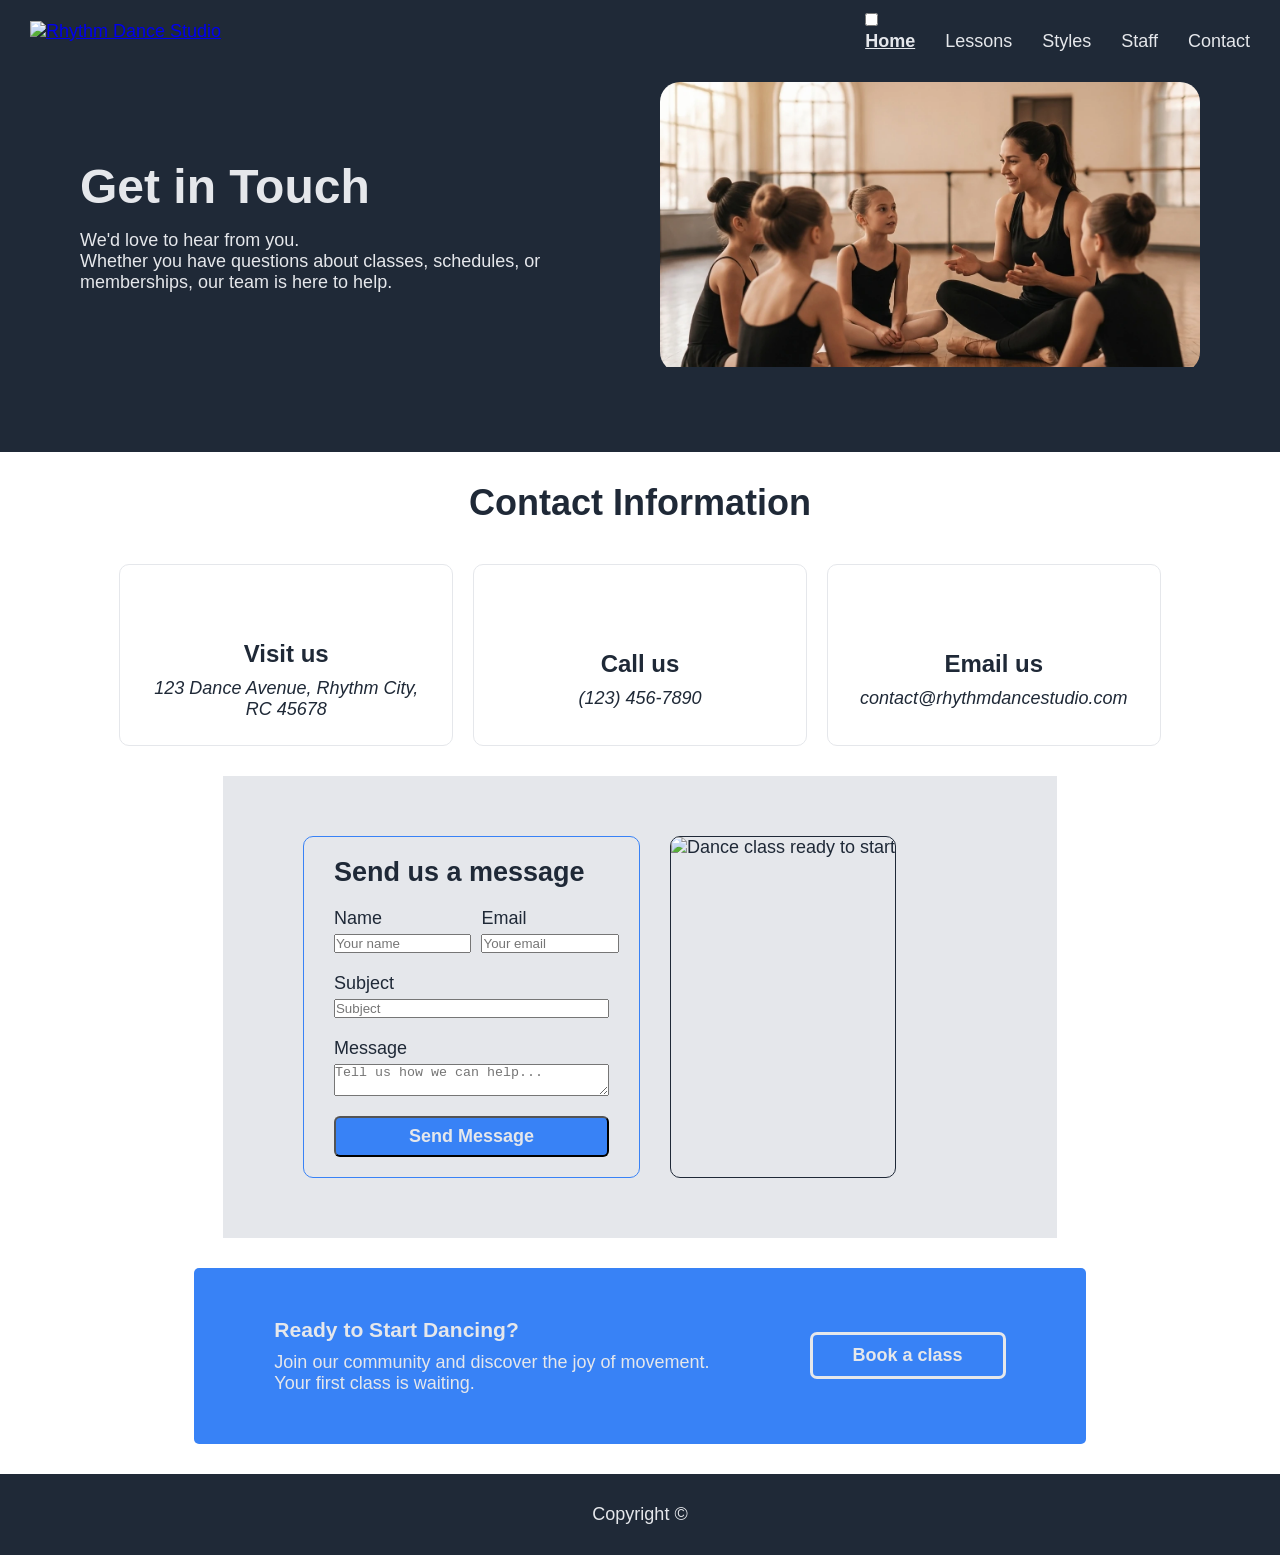
==== pages/contact.html @ 7c21bd3a "Update navigation links in contact.html" ====
<!doctype html>
<html lang="en">
  <head>
    <meta charset="UTF-8" />
    <meta name="viewport" content="width=device-width, initial-scale=1.0" />

    <link rel="stylesheet" href="../css/reset.css" />
    <link rel="stylesheet" href="../css/typography.css" />
    <link rel="stylesheet" href="../css/style.css" />
    <link rel="stylesheet" href="../css/layout.css" />

    <title>Rythm Dance Studio | Contact</title>
  </head>

  <body class="content-width">
    <header>
      <nav class="header-navigation">
        <a href="./index.html">
          <img src="./images/logo.png" alt="Rhythm Dance Studio" class="logo" />
        </a>

        <div class="mobile-menu">
          <input type="checkbox" id="nav-toggle" class="nav-toggle" />

          <label for="nav-toggle" class="nav-toggle-label">
            <span></span>
            <span></span>
            <span></span>
          </label>

          <ul class="header-links">
            <li><a href="./index.html" class="active">Home</a></li>
            <li><a href="./pages/lessons.html">Lessons</a></li>
            <li><a href="./pages/styles.html">Styles</a></li>
            <li><a href="./pages/staff.html">Staff</a></li>
            <li><a href="./pages/contact.html">Contact</a></li>
          </ul>
        </div>
      </nav>
    </header>

    <main class="vertical-column sections-padding contact-page">
      <section class="hero-body">
        <div class="hero-body-content">
          <h1 class="hero-body-title">Get in Touch</h1>

          <p class="hero-body-subtext">
            We'd love to hear from you.
            <br />
            Whether you have questions about classes, schedules, or memberships,
            our team is here to help.
          </p>
        </div>

        <picture class="hero-body-image">
          <img
            src="../images/hero-contact.webp"
            alt="A teacher talking to students"
          />
        </picture>
      </section>

      <section>
        <h2 class="section-title">Contact Information</h2>

        <div class="contact-cards">
          <article class="contact-card">
            <picture class="contact-icon contact-icon__location"></picture>

            <h3 class="contact-card__title">Visit us</h3>

            <address class="contact-card__text">
              123 Dance Avenue, Rhythm City, RC 45678
            </address>
          </article>

          <article class="contact-card">
            <picture class="contact-icon contact-icon__phone"></picture>

            <h3 class="contact-card__title">Call us</h3>

            <p class="contact-card__text">(123) 456-7890</p>
          </article>

          <article class="contact-card">
            <picture class="contact-icon contact-icon__email"></picture>

            <h3 class="contact-card__title">Email us</h3>

            <address class="contact-card__text">
              contact@rhythmdancestudio.com
            </address>
          </article>
        </div>
      </section>

      <section class="contact-form-section row-elements-equal-size">
        <form class="contact-form">
          <h2>Send us a message</h2>

          <hgroup class="row-elements-equal-size">
            <div class="input-with-label">
              <label for="name">Name</label>
              <input
                type="text"
                name="name"
                id="name"
                placeholder="Your name"
                required
              />
            </div>

            <div class="input-with-label">
              <label for="email">Email</label>
              <input
                type="email"
                name="email"
                id="email"
                placeholder="Your email"
                required
                required
              />
            </div>
          </hgroup>

          <div class="input-with-label">
            <label for="subject">Subject</label>
            <input
              type="text"
              name="subject"
              id="subject"
              placeholder="Subject"
              required
            />
          </div>

          <div class="input-with-label contact-form__message-wrapper">
            <label for="message">Message</label>
            <textarea
              class="contact-form__message"
              name="message"
              id="message"
              placeholder="Tell us how we can help..."
              required
            ></textarea>
          </div>

          <button type="submit" class="btn-primary">Send Message</button>
        </form>

        <picture>
          <img
            src="../images/contact-form.webp"
            alt="Dance class ready to start"
          />
        </picture>
      </section>

      <section class="cta">
        <div class="cta__content">
          <h3 class="cta__title">Ready to Start Dancing?</h3>

          <p class="cta__description">
            Join our community and discover the joy of movement.
            <br />
            Your first class is waiting.
          </p>
        </div>

        <button class="cta__button">Book a class</button>
      </section>
    </main>

    <footer class="footer">
      <span class="footer__copyright">Copyright ©</span>
    </footer>
  </body>
</html>
---- css/typography.css ----
.section-title {
  font-size: var(--size-bigger);
  font-weight: extra-bold;
  text-align: center;

  margin-bottom: 4rem;

  color: var(--color-text);
}
---- css/style.css ----
.quote-section {
  background-color: var(--color-text-light);
  justify-content: center;
  padding: 100px;
}

.quote-section .text {
  font-size: var(--size-bigger);
  font-weight: 300;
  font-style: italic;

  color: var(--color-text);
  text-align: center;
}
.quote-section .author {
  font-size: var(--size-big);
  color: var(--color-text);
  text-align: right;
}

.hero-body {
  display: flex;
  justify-content: space-between;
  align-items: center;

  background-color: var(--color-text);

  width: 100%;

  gap: 4rem;
  padding: 2rem 0 8rem;

  @media (max-width: 820px) {
    flex-direction: column;
  }
}

.header-navigation {
  display: flex;
  justify-content: space-between;
  align-items: center;

  background-color: var(--color-text);

  padding: 1rem 3rem;

  @media (max-width: 680px) {
    flex-direction: column;
    gap: 2rem;
  }
}

.logo {
  height: 7rem;
}

.header-links {
  display: flex;
  list-style: none;
  gap: 3rem;
}

.header-links a {
  color: var(--color-text-light);
  text-decoration: none;
  font-size: var(--size-normal);
}

.header-links a.active {
  font-weight: bold;
  text-decoration: underline;
}

.header-links a:hover {
  text-decoration: underline;
}

.hero-body-content {
  flex: 1;

  display: flex;
  flex-direction: column;
  align-items: flex-start;

  gap: 1.6rem;
}

.hero-body-title {
  font-size: var(--size-hero);
  font-weight: extra-bold;
  color: var(--color-text-light);
  line-height: 1.1;
}

.hero-body-subtext {
  font-size: var(--size-normal);
  color: #e5e7eb;
}

.btn-primary {
  display: inline-block;
  background-color: var(--color-primary);
  color: var(--color-text-light);
  padding: 0.8rem 3.2rem;
  border-radius: 6px;
  text-decoration: none;
  font-size: var(--size-normal);
  font-weight: 700;
  transition: all 0.3s ease;
}

.btn-primary:hover {
  background-color: var(--color-text-light);
  color: var(--color-primary);
}

.hero-body-image {
  flex: 1;
  max-height: 30rem;
  overflow: hidden;
  border-radius: 20px;
}

.hero-body-image img {
  width: 100%;
  height: 100%;
  object-fit: cover;
}

.feature {
  min-width: 21rem;
  max-width: 25rem;

  @media (max-width: 1222px) {
    max-width: 30rem;
  }

  @media (max-width: 705px) {
    max-width: 40rem;
  }
}
.feature img {
  width: 100%;

  object-fit: cover;

  border: 2px solid var(--color-primary);
  border-radius: 10px;
}
.feature figcaption {
  font-size: var(--size-normal);
  text-align: center;
  margin-top: 0.5rem;
}

.feature-list {
  display: flex;
  justify-content: center;
  flex-wrap: wrap;

  width: 100%;

  gap: 2rem;

  list-style: none;
}

.cta {
  display: flex;
  justify-content: center;
  align-items: center;

  gap: 10rem;

  background-color: var(--color-primary);
  border-radius: 0.5rem;
  color: var(--color-text-light);

  width: fit-content;
  padding: 5rem 10rem;

  font-size: var(--size-normal);

  @media (max-width: 700px) {
    flex-direction: column;
    gap: 4rem;
  }
}

.cta__content {
  display: flex;
  flex-direction: column;

  gap: 1rem;
}

.cta__button {
  flex-shrink: 0;

  display: flex;
  justify-content: center;
  align-items: center;

  padding: 1rem 4rem;
  color: var(--color-text-light);
  background-color: var(--color-primary);
  font-size: var(--size-normal);
  font-weight: 700;
  border: 0.3rem solid var(--color-text-light);
  border-radius: 0.7rem;
  cursor: pointer;
}

.footer {
  text-align: center;
  background-color: var(--color-text);

  padding: 3rem 0;
  color: var(--color-text-light);
}

.contact-icon {
  display: inline-block;
  width: 6rem;
  height: 6rem;

  transform: scale(1.8);

  background-color: var(--color-primary);

  -webkit-mask-size: contain;
  mask-size: contain;
}
.contact-icon__location {
  -webkit-mask: url('../images/icons/map-pin.svg') no-repeat center;
  mask: url('../images/icons/map-pin.svg') no-repeat center;
}
.contact-icon__phone {
  -webkit-mask: url('../images/icons/phone.svg') no-repeat center;
  mask: url('../images/icons/phone.svg') no-repeat center;
}
.contact-icon__email {
  -webkit-mask: url('../images/icons/mail.svg') no-repeat center;
  mask: url('../images/icons/mail.svg') no-repeat center;
}

.contact-card {
  display: flex;
  flex-direction: column;
  align-items: center;
  justify-content: center;

  min-width: 30rem;
  flex: 1;

  gap: 1rem;

  padding: 0.5rem 2rem 2.5rem;

  border: 1px solid var(--color-text-light);
  border-radius: 10px;

  text-align: center;
}
.contact-card__title {
  font-size: var(--size-big);
  font-weight: 700;
}
.contact-card__text {
  font-size: var(--size-normal);
  font-style: italic;
}

.contact-cards {
  display: flex;
  justify-content: center;
  flex-wrap: wrap;

  gap: 2rem;

  list-style: none;
}

.contact-form-section {
  gap: 3rem;

  background-color: var(--color-text-light);

  padding-top: 6rem;
  padding-bottom: 6rem;
}
.contact-form-section picture {
  border: 1px solid var(--color-text);
  border-radius: 10px;
  overflow: hidden;
}

.contact-form {
  display: flex;
  flex-direction: column;
  gap: 2rem;

  padding: 2rem 3rem;

  border: 1px solid var(--color-primary);
  border-radius: 10px;
}
.contact-form .row-elements-equal-size {
  gap: 1rem;
}
.contact-form__message-wrapper {
  flex: 1;
}
.contact-form__message {
  height: 100%;
}
.contact-form .input-with-label {
  @media (max-width: 820px) {
    flex: 1;
    width: 100%;
  }
}

.input-with-label {
  display: flex;
  flex-direction: column;

  gap: 0.5rem;
}
---- css/layout.css ----
.content-width {
  max-width: 140rem;
  margin: 0 auto;
}

.vertical-column {
  display: flex;
  flex-direction: column;

  align-items: center;

  gap: 10rem;
}
.vertical-column.contact-page {
  gap: 3rem;
}

.sections-padding > section {
  padding-left: 8rem;
  padding-right: 8rem;
}
.sections-padding + footer {
  margin-top: 8rem;
}
.sections-padding.contact-page + footer {
  margin-top: 3rem;
}

.row-elements-equal-size {
  display: flex;
}
.row-elements-equal-size > * {
  max-width: 50%;
}
.row-elements-equal-size img {
  width: 100%;
  height: 100%;
  object-fit: cover;
}
.row-elements-equal-size.contact-form-section {
  @media (max-width: 820px) {
    flex-direction: column;
    align-items: center;
  }
}
.row-elements-equal-size.contact-form-section > * {
  @media (max-width: 820px) {
    flex-direction: column;
    align-items: center;

    max-width: 100%;
  }
}
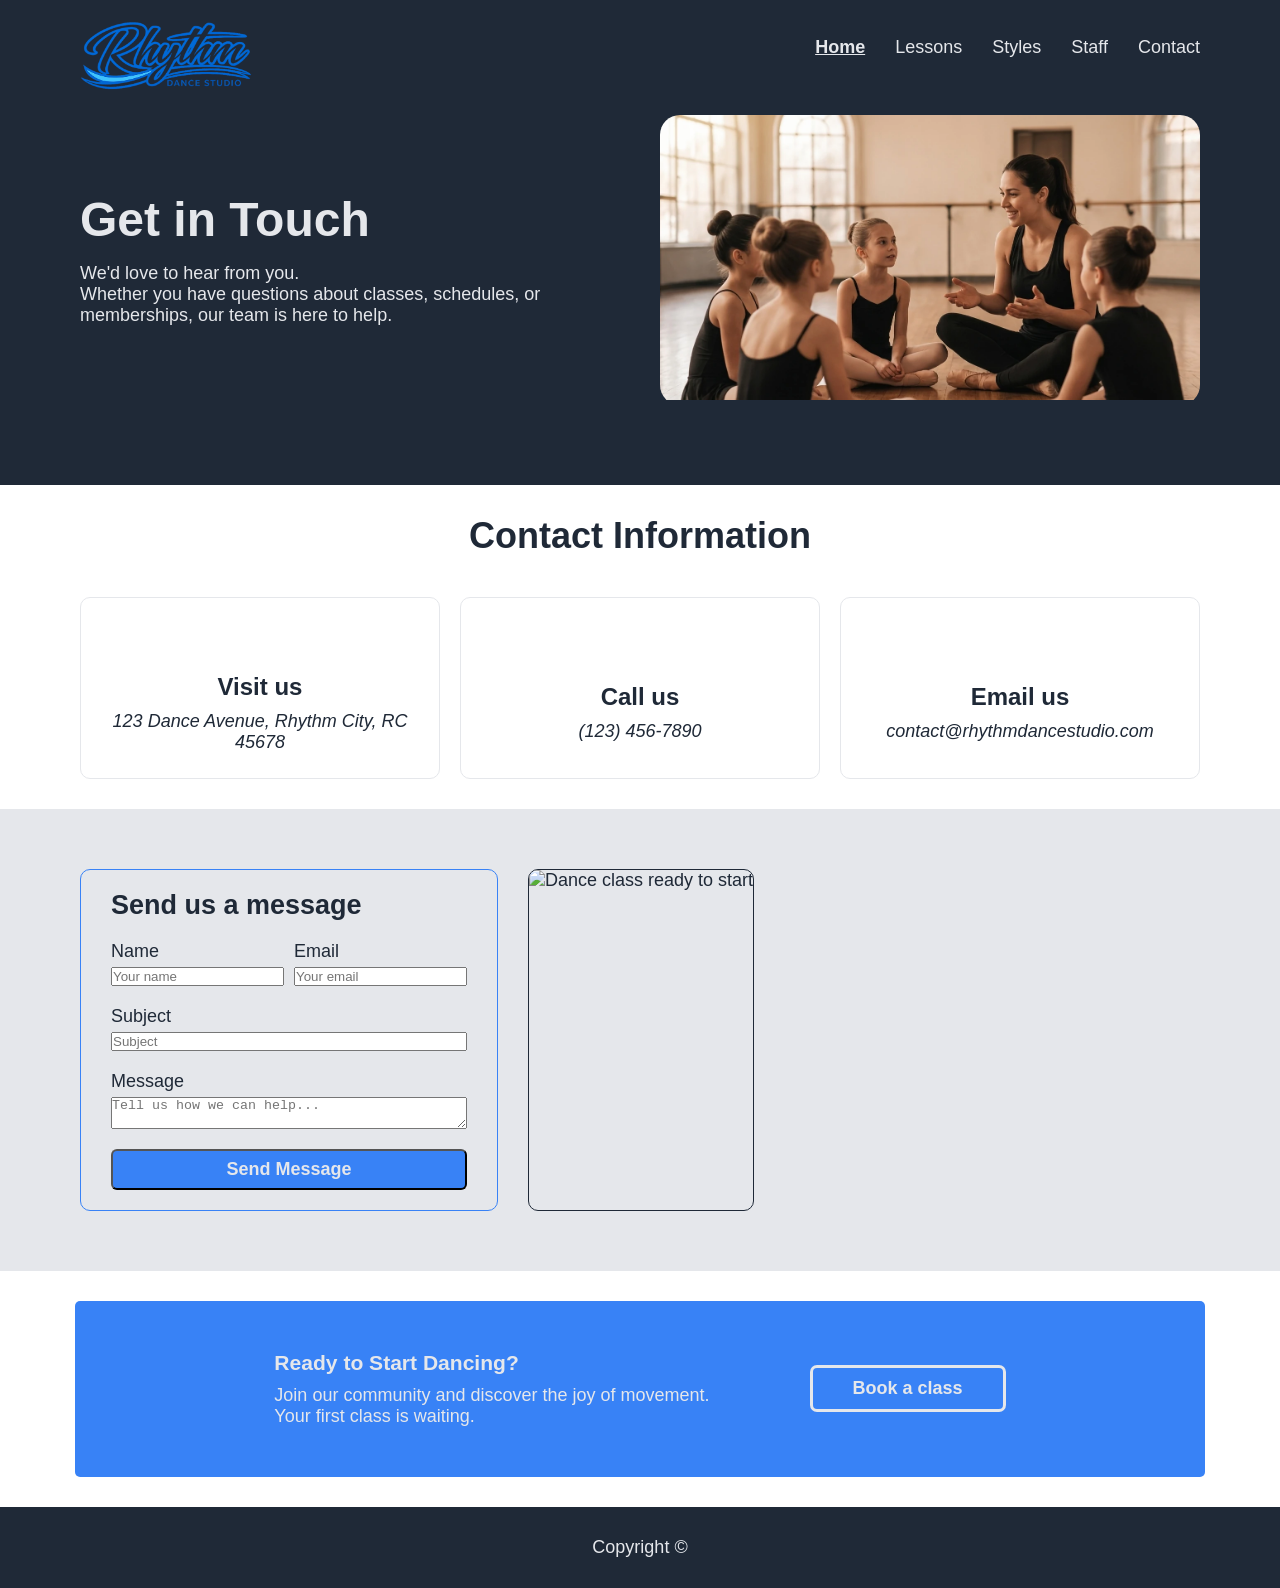
==== commit ddc427c0: "refactor and fixes: - Improve horizontal padding in responsive design. - Fix contact form responsive" ====
--- a/pages/contact.html
+++ b/pages/contact.html
@@ -16,7 +16,11 @@
     <header>
       <nav class="header-navigation">
         <a href="./index.html">
-          <img src="./images/logo.png" alt="Rhythm Dance Studio" class="logo" />
+          <img
+            src="../images/logo.png"
+            alt="Rhythm Dance Studio"
+            class="logo"
+          />
         </a>
 
         <div class="mobile-menu">
@@ -29,11 +33,11 @@
           </label>
 
           <ul class="header-links">
-            <li><a href="./index.html" class="active">Home</a></li>
-            <li><a href="./pages/lessons.html">Lessons</a></li>
-            <li><a href="./pages/styles.html">Styles</a></li>
-            <li><a href="./pages/staff.html">Staff</a></li>
-            <li><a href="./pages/contact.html">Contact</a></li>
+            <li><a href="../index.html" class="active">Home</a></li>
+            <li><a href="./lessons.html">Lessons</a></li>
+            <li><a href="./styles.html">Styles</a></li>
+            <li><a href="./staff.html">Staff</a></li>
+            <li><a href="./contact.html">Contact</a></li>
           </ul>
         </div>
       </nav>
@@ -98,7 +102,7 @@
         <form class="contact-form">
           <h2>Send us a message</h2>
 
-          <hgroup class="row-elements-equal-size">
+          <hgroup class="row-elements-equal-size name-email-wrapper">
             <div class="input-with-label">
               <label for="name">Name</label>
               <input
--- a/css/style.css
+++ b/css/style.css
@@ -41,23 +41,88 @@
   align-items: center;
 
   background-color: var(--color-text);
-
-  padding: 1rem 3rem;
-
-  @media (max-width: 680px) {
-    flex-direction: column;
-    gap: 2rem;
-  }
+  padding-left: 8rem;
+  padding-right: 8rem;
+  position: relative;
+}
+
+.mobile-menu {
+  position: relative;
 }
 
 .logo {
   height: 7rem;
+  margin-top: 2rem;
+}
+
+.nav-toggle {
+  display: none;
+}
+
+.nav-toggle-label {
+  display: none;
+  flex-direction: column;
+  justify-content: center;
+  gap: 0.4rem;
+
+  cursor: pointer;
+
+  @media (max-width: 680px) {
+    display: flex;
+  }
+}
+
+.nav-toggle-label span {
+  display: block;
+  width: 2.5rem;
+  height: 0.3rem;
+
+  background-color: var(--color-text-light);
+  border-radius: 2px;
 }
 
 .header-links {
   display: flex;
   list-style: none;
   gap: 3rem;
+
+  @media (max-width: 680px) {
+    display: none;
+    flex-direction: column;
+    align-items: flex-end;
+
+    position: absolute;
+    top: calc(100% + 1rem);
+    right: 0;
+
+    background-color: var(--color-text);
+
+    padding: 1.5rem 2rem;
+    border-radius: 0.5rem;
+
+    gap: 1rem;
+
+    z-index: 10;
+
+    .nav-toggle-label {
+      display: flex;
+    }
+  }
+}
+
+.nav-toggle:checked ~ .header-links {
+  display: flex;
+}
+
+@media (max-width: 680px) {
+  .header-navigation {
+    padding-left: 2rem;
+    padding-right: 2rem;
+  }
+
+  .logo {
+    height: 5rem;
+  }
 }
 
 .header-links a {
@@ -176,7 +241,6 @@
   border-radius: 0.5rem;
   color: var(--color-text-light);
 
-  width: fit-content;
   padding: 5rem 10rem;
 
   font-size: var(--size-normal);
@@ -305,6 +369,12 @@
   border: 1px solid var(--color-primary);
   border-radius: 10px;
 }
+.contact-form,
+.name-email-wrapper {
+  @media (max-width: 820px) {
+    width: 100%;
+  }
+}
 .contact-form .row-elements-equal-size {
   gap: 1rem;
 }
--- a/css/layout.css
+++ b/css/layout.css
@@ -1,5 +1,5 @@
 .content-width {
-  max-width: 140rem;
+  /*max-width: 140rem;*/
   margin: 0 auto;
 }
 
@@ -18,6 +18,27 @@
 .sections-padding > section {
   padding-left: 8rem;
   padding-right: 8rem;
+
+  @media (max-width: 700px) {
+    padding-left: 4rem;
+    padding-right: 4rem;
+  }
+
+  @media (max-width: 460px) {
+    padding-left: 2rem;
+    padding-right: 2rem;
+  }
+}
+.sections-padding > section:not(.cta) {
+  width: 100%;
+}
+.sections-padding > .cta {
+  width: calc(100% - 15rem);
+}
+@media (max-width: 700px) {
+  .sections-padding > .cta {
+    width: 100%;
+  }
 }
 .sections-padding + footer {
   margin-top: 8rem;
@@ -51,3 +72,13 @@
     max-width: 100%;
   }
 }
+.row-elements-equal-size.name-email-wrapper {
+  @media (max-width: 820px) {
+    flex-direction: column;
+  }
+}
+.row-elements-equal-size.name-email-wrapper > * {
+  @media (max-width: 820px) {
+    max-width: 100%;
+  }
+}
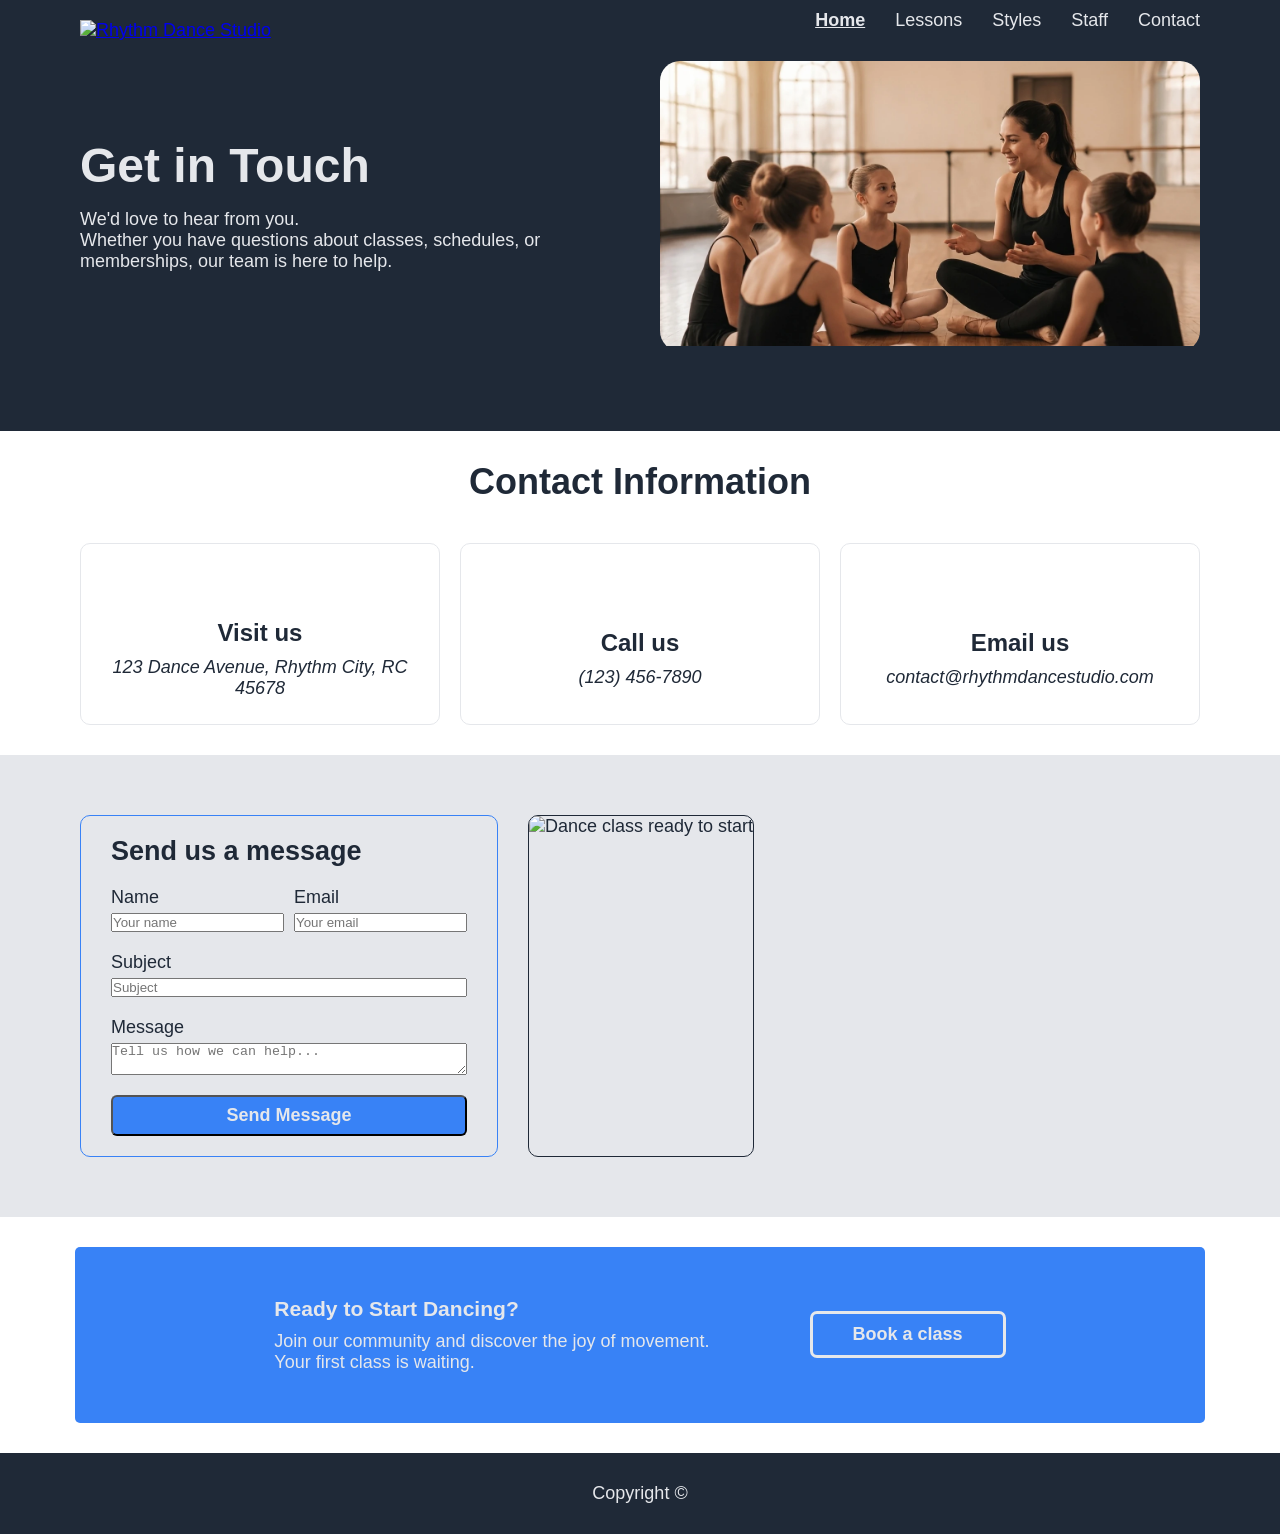
==== commit 27e9b4ef: "Merge remote-tracking branch 'upstream/master'" ====
--- a/pages/contact.html
+++ b/pages/contact.html
@@ -16,11 +16,7 @@
     <header>
       <nav class="header-navigation">
         <a href="./index.html">
-          <img
-            src="../images/logo.png"
-            alt="Rhythm Dance Studio"
-            class="logo"
-          />
+          <img src="./images/logo.png" alt="Rhythm Dance Studio" class="logo" />
         </a>
 
         <div class="mobile-menu">
@@ -33,11 +29,11 @@
           </label>
 
           <ul class="header-links">
-            <li><a href="../index.html" class="active">Home</a></li>
-            <li><a href="./lessons.html">Lessons</a></li>
-            <li><a href="./styles.html">Styles</a></li>
-            <li><a href="./staff.html">Staff</a></li>
-            <li><a href="./contact.html">Contact</a></li>
+            <li><a href="./index.html" class="active">Home</a></li>
+            <li><a href="./pages/lessons.html">Lessons</a></li>
+            <li><a href="./pages/styles.html">Styles</a></li>
+            <li><a href="./pages/staff.html">Staff</a></li>
+            <li><a href="./pages/contact.html">Contact</a></li>
           </ul>
         </div>
       </nav>
@@ -102,7 +98,7 @@
         <form class="contact-form">
           <h2>Send us a message</h2>
 
-          <hgroup class="row-elements-equal-size name-email-wrapper">
+          <hgroup class="row-elements-equal-size">
             <div class="input-with-label">
               <label for="name">Name</label>
               <input
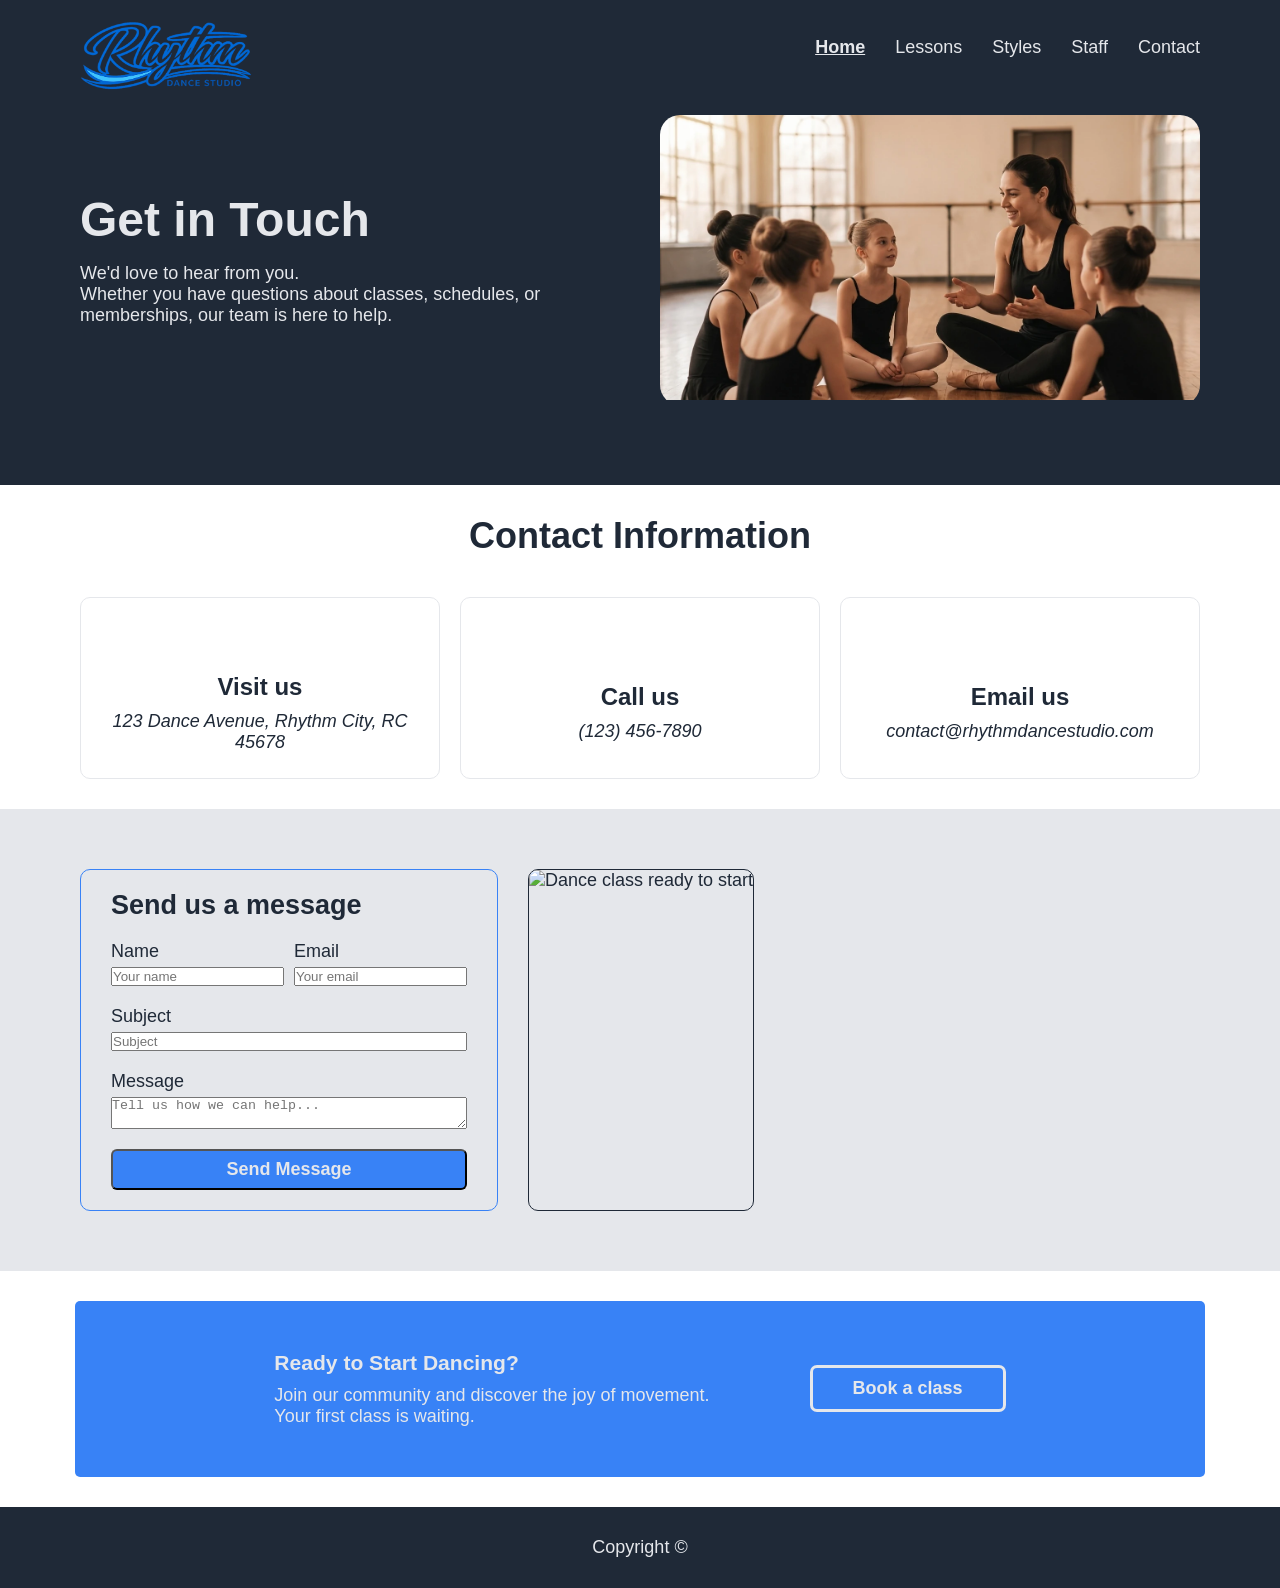
==== commit ca2a2db4: "Merge pull request #12 from JuanTorres93/refactor-layout-and-nav-links refactor and fixes:" ====
--- a/pages/contact.html
+++ b/pages/contact.html
@@ -16,7 +16,11 @@
     <header>
       <nav class="header-navigation">
         <a href="./index.html">
-          <img src="./images/logo.png" alt="Rhythm Dance Studio" class="logo" />
+          <img
+            src="../images/logo.png"
+            alt="Rhythm Dance Studio"
+            class="logo"
+          />
         </a>
 
         <div class="mobile-menu">
@@ -29,11 +33,11 @@
           </label>
 
           <ul class="header-links">
-            <li><a href="./index.html" class="active">Home</a></li>
-            <li><a href="./pages/lessons.html">Lessons</a></li>
-            <li><a href="./pages/styles.html">Styles</a></li>
-            <li><a href="./pages/staff.html">Staff</a></li>
-            <li><a href="./pages/contact.html">Contact</a></li>
+            <li><a href="../index.html" class="active">Home</a></li>
+            <li><a href="./lessons.html">Lessons</a></li>
+            <li><a href="./styles.html">Styles</a></li>
+            <li><a href="./staff.html">Staff</a></li>
+            <li><a href="./contact.html">Contact</a></li>
           </ul>
         </div>
       </nav>
@@ -98,7 +102,7 @@
         <form class="contact-form">
           <h2>Send us a message</h2>
 
-          <hgroup class="row-elements-equal-size">
+          <hgroup class="row-elements-equal-size name-email-wrapper">
             <div class="input-with-label">
               <label for="name">Name</label>
               <input
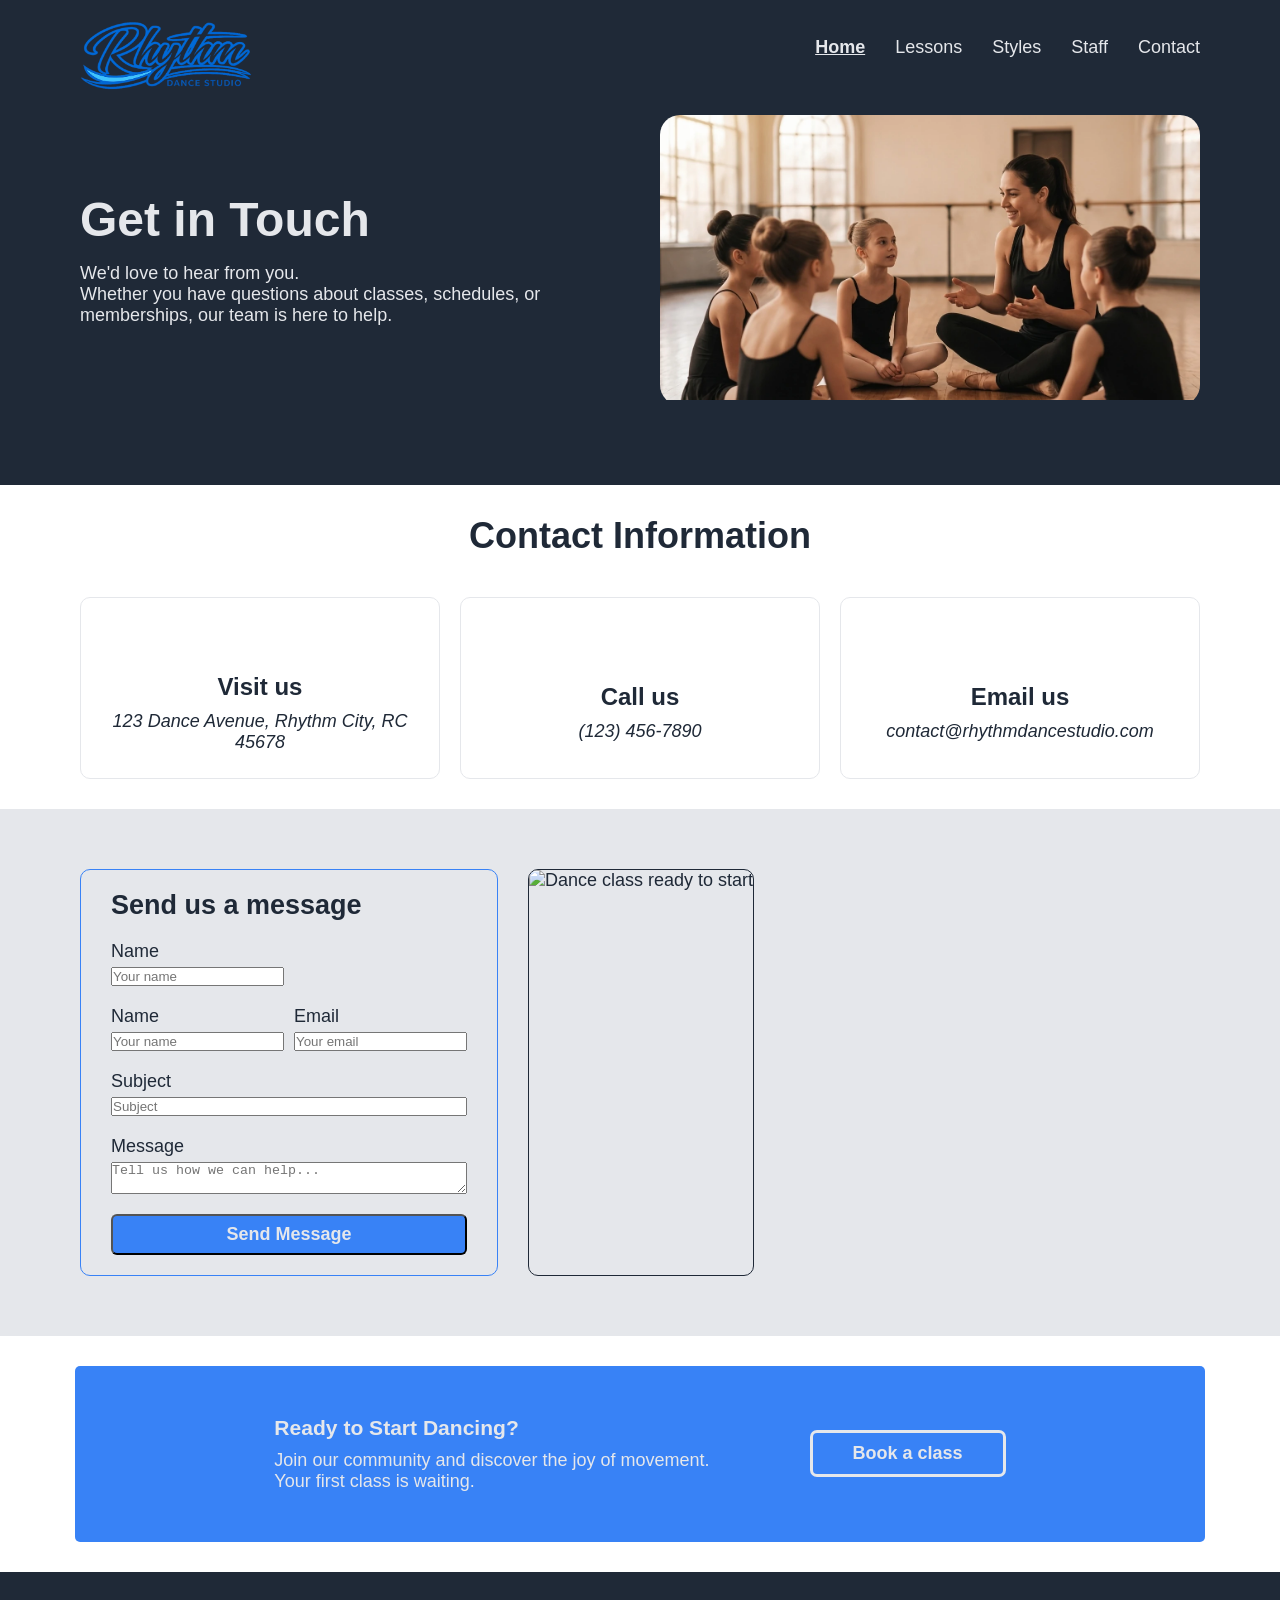
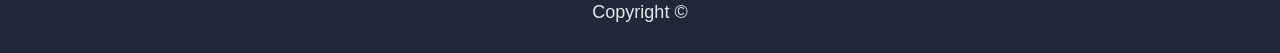
==== commit 9600c847: "Resolve merge conflicts" ====
--- a/pages/contact.html
+++ b/pages/contact.html
@@ -101,8 +101,20 @@
       <section class="contact-form-section row-elements-equal-size">
         <form class="contact-form">
           <h2>Send us a message</h2>
+          <hgroup class="row-elements-equal-size name-email-wrapper">
+            <div class="input-with-label">
+              <label for="name">Name</label>
+              <input
+                type="text"
+                name="name"
+                id="name"
+                placeholder="Your name"
+                required
+              />
+            </div>
+          </hgroup>
 
-          <hgroup class="row-elements-equal-size name-email-wrapper">
+          <hgroup class="row-elements-equal-size">
             <div class="input-with-label">
               <label for="name">Name</label>
               <input
--- a/css/style.css
+++ b/css/style.css
@@ -1,7 +1,7 @@
 .quote-section {
-  background-color: var(--color-text-light);
-  justify-content: center;
-  padding: 100px;
+    background-color: var(--color-text-light);
+    justify-content:center;
+    padding: 10rem;
 }
 
 .quote-section .text {
@@ -283,6 +283,55 @@
   color: var(--color-text-light);
 }
 
+.bio-list {
+  list-style: none;
+  display: flex;
+  flex-direction: column;
+  gap: 5rem;
+  padding: 2rem;
+}
+
+.bio-item {
+  display: flex;
+  flex-direction: row;
+  align-items: flex-start;
+  gap: 4rem;
+}
+
+.bio{
+  text-align: justify;
+  font-size: var(--size-normal);
+}
+
+.bio-header{
+  display: flex;
+  flex-direction: column;
+  align-items: flex-start;
+}
+
+.bio-text {
+
+  justify-content: center;
+  align-items: center;
+  padding: 2rem;
+}
+
+.name{
+  text-align: center;
+}
+
+.role{
+  text-align: center;
+}
+
+.bio-picture {
+  width: 15rem;
+  height: 17.5rem;
+  border-radius: 2rem;
+  border: 2px solid var(--color-primary);
+}
+
+
 .contact-icon {
   display: inline-block;
   width: 6rem;
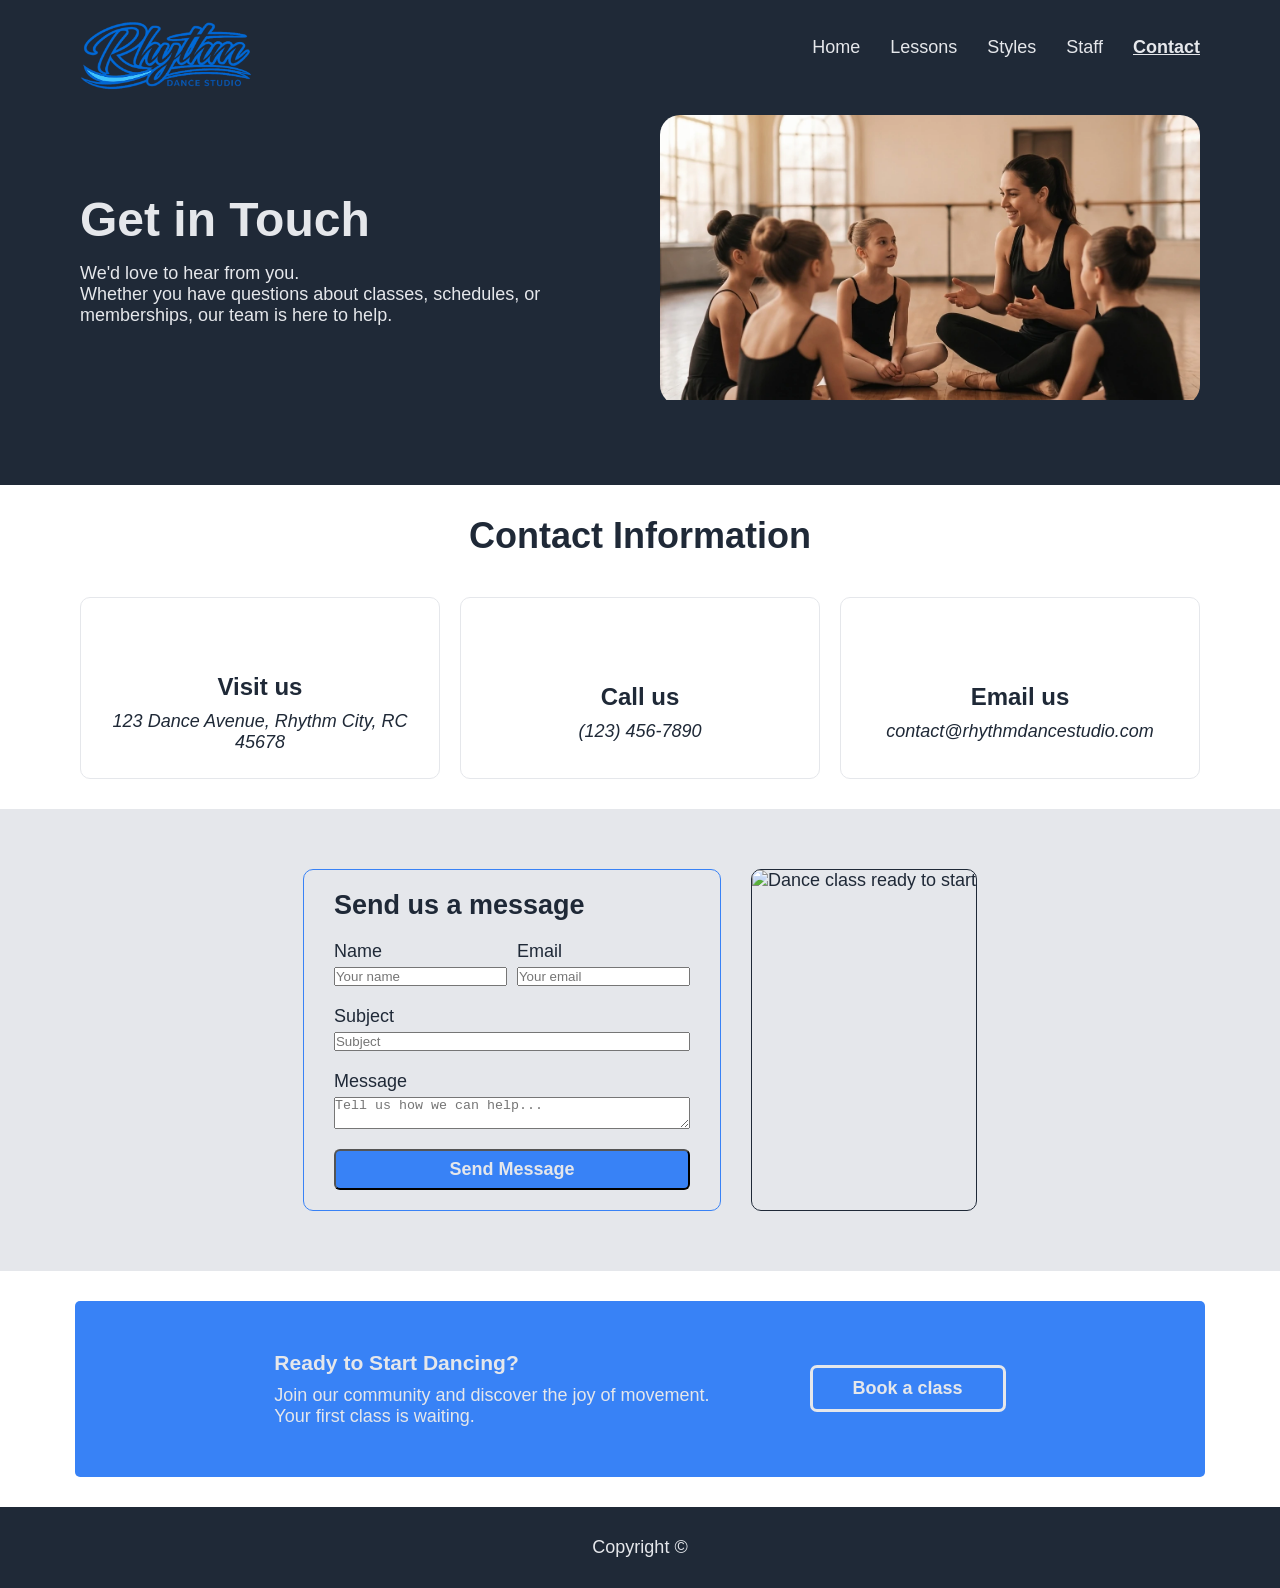
==== commit 05027dd5: "Merge branch 'master' into fix/lessons" ====
--- a/pages/contact.html
+++ b/pages/contact.html
@@ -9,13 +9,13 @@
     <link rel="stylesheet" href="../css/style.css" />
     <link rel="stylesheet" href="../css/layout.css" />
 
-    <title>Rythm Dance Studio | Contact</title>
+    <title>Contact | Rhythm Dance Studio</title>
   </head>
 
   <body class="content-width">
     <header>
       <nav class="header-navigation">
-        <a href="./index.html">
+        <a href="../index.html">
           <img
             src="../images/logo.png"
             alt="Rhythm Dance Studio"
@@ -33,11 +33,11 @@
           </label>
 
           <ul class="header-links">
-            <li><a href="../index.html" class="active">Home</a></li>
+            <li><a href="../index.html">Home</a></li>
             <li><a href="./lessons.html">Lessons</a></li>
             <li><a href="./styles.html">Styles</a></li>
             <li><a href="./staff.html">Staff</a></li>
-            <li><a href="./contact.html">Contact</a></li>
+            <li><a href="./contact.html" class="active">Contact</a></li>
           </ul>
         </div>
       </nav>
@@ -101,20 +101,8 @@
       <section class="contact-form-section row-elements-equal-size">
         <form class="contact-form">
           <h2>Send us a message</h2>
+
           <hgroup class="row-elements-equal-size name-email-wrapper">
-            <div class="input-with-label">
-              <label for="name">Name</label>
-              <input
-                type="text"
-                name="name"
-                id="name"
-                placeholder="Your name"
-                required
-              />
-            </div>
-          </hgroup>
-
-          <hgroup class="row-elements-equal-size">
             <div class="input-with-label">
               <label for="name">Name</label>
               <input
@@ -183,7 +171,7 @@
           </p>
         </div>
 
-        <button class="cta__button">Book a class</button>
+        <button class="cta__button btn-primary">Book a class</button>
       </section>
     </main>
 
--- a/css/style.css
+++ b/css/style.css
@@ -1,7 +1,7 @@
 .quote-section {
-    background-color: var(--color-text-light);
-    justify-content:center;
-    padding: 10rem;
+  background-color: var(--color-text-light);
+  justify-content: center;
+  padding: 10rem;
 }
 
 .quote-section .text {
@@ -146,6 +146,15 @@
   display: flex;
   flex-direction: column;
   align-items: flex-start;
+
+  gap: 1.6rem;
+}
+
+.styles-page-content {
+  flex: 1;
+  display: flex;
+  flex-direction: column;
+  align-items: center;
 
   gap: 1.6rem;
 }
@@ -204,6 +213,7 @@
     max-width: 40rem;
   }
 }
+
 .feature img {
   width: 100%;
 
@@ -212,6 +222,7 @@
   border: 2px solid var(--color-primary);
   border-radius: 10px;
 }
+
 .feature figcaption {
   font-size: var(--size-normal);
   text-align: center;
@@ -298,29 +309,28 @@
   gap: 4rem;
 }
 
-.bio{
+.bio {
   text-align: justify;
   font-size: var(--size-normal);
 }
 
-.bio-header{
+.bio-header {
   display: flex;
   flex-direction: column;
   align-items: flex-start;
 }
 
 .bio-text {
-
   justify-content: center;
   align-items: center;
   padding: 2rem;
 }
 
-.name{
-  text-align: center;
-}
-
-.role{
+.name {
+  text-align: center;
+}
+
+.role {
   text-align: center;
 }
 
@@ -331,7 +341,6 @@
   border: 2px solid var(--color-primary);
 }
 
-
 .contact-icon {
   display: inline-block;
   width: 6rem;
@@ -344,14 +353,17 @@
   -webkit-mask-size: contain;
   mask-size: contain;
 }
+
 .contact-icon__location {
   -webkit-mask: url('../images/icons/map-pin.svg') no-repeat center;
   mask: url('../images/icons/map-pin.svg') no-repeat center;
 }
+
 .contact-icon__phone {
   -webkit-mask: url('../images/icons/phone.svg') no-repeat center;
   mask: url('../images/icons/phone.svg') no-repeat center;
 }
+
 .contact-icon__email {
   -webkit-mask: url('../images/icons/mail.svg') no-repeat center;
   mask: url('../images/icons/mail.svg') no-repeat center;
@@ -375,10 +387,12 @@
 
   text-align: center;
 }
+
 .contact-card__title {
   font-size: var(--size-big);
   font-weight: 700;
 }
+
 .contact-card__text {
   font-size: var(--size-normal);
   font-style: italic;
@@ -395,6 +409,9 @@
 }
 
 .contact-form-section {
+  display: flex;
+  justify-content: center;
+
   gap: 3rem;
 
   background-color: var(--color-text-light);
@@ -402,6 +419,7 @@
   padding-top: 6rem;
   padding-bottom: 6rem;
 }
+
 .contact-form-section picture {
   border: 1px solid var(--color-text);
   border-radius: 10px;
@@ -418,21 +436,26 @@
   border: 1px solid var(--color-primary);
   border-radius: 10px;
 }
+
 .contact-form,
 .name-email-wrapper {
   @media (max-width: 820px) {
     width: 100%;
   }
 }
+
 .contact-form .row-elements-equal-size {
   gap: 1rem;
 }
+
 .contact-form__message-wrapper {
   flex: 1;
 }
+
 .contact-form__message {
   height: 100%;
 }
+
 .contact-form .input-with-label {
   @media (max-width: 820px) {
     flex: 1;
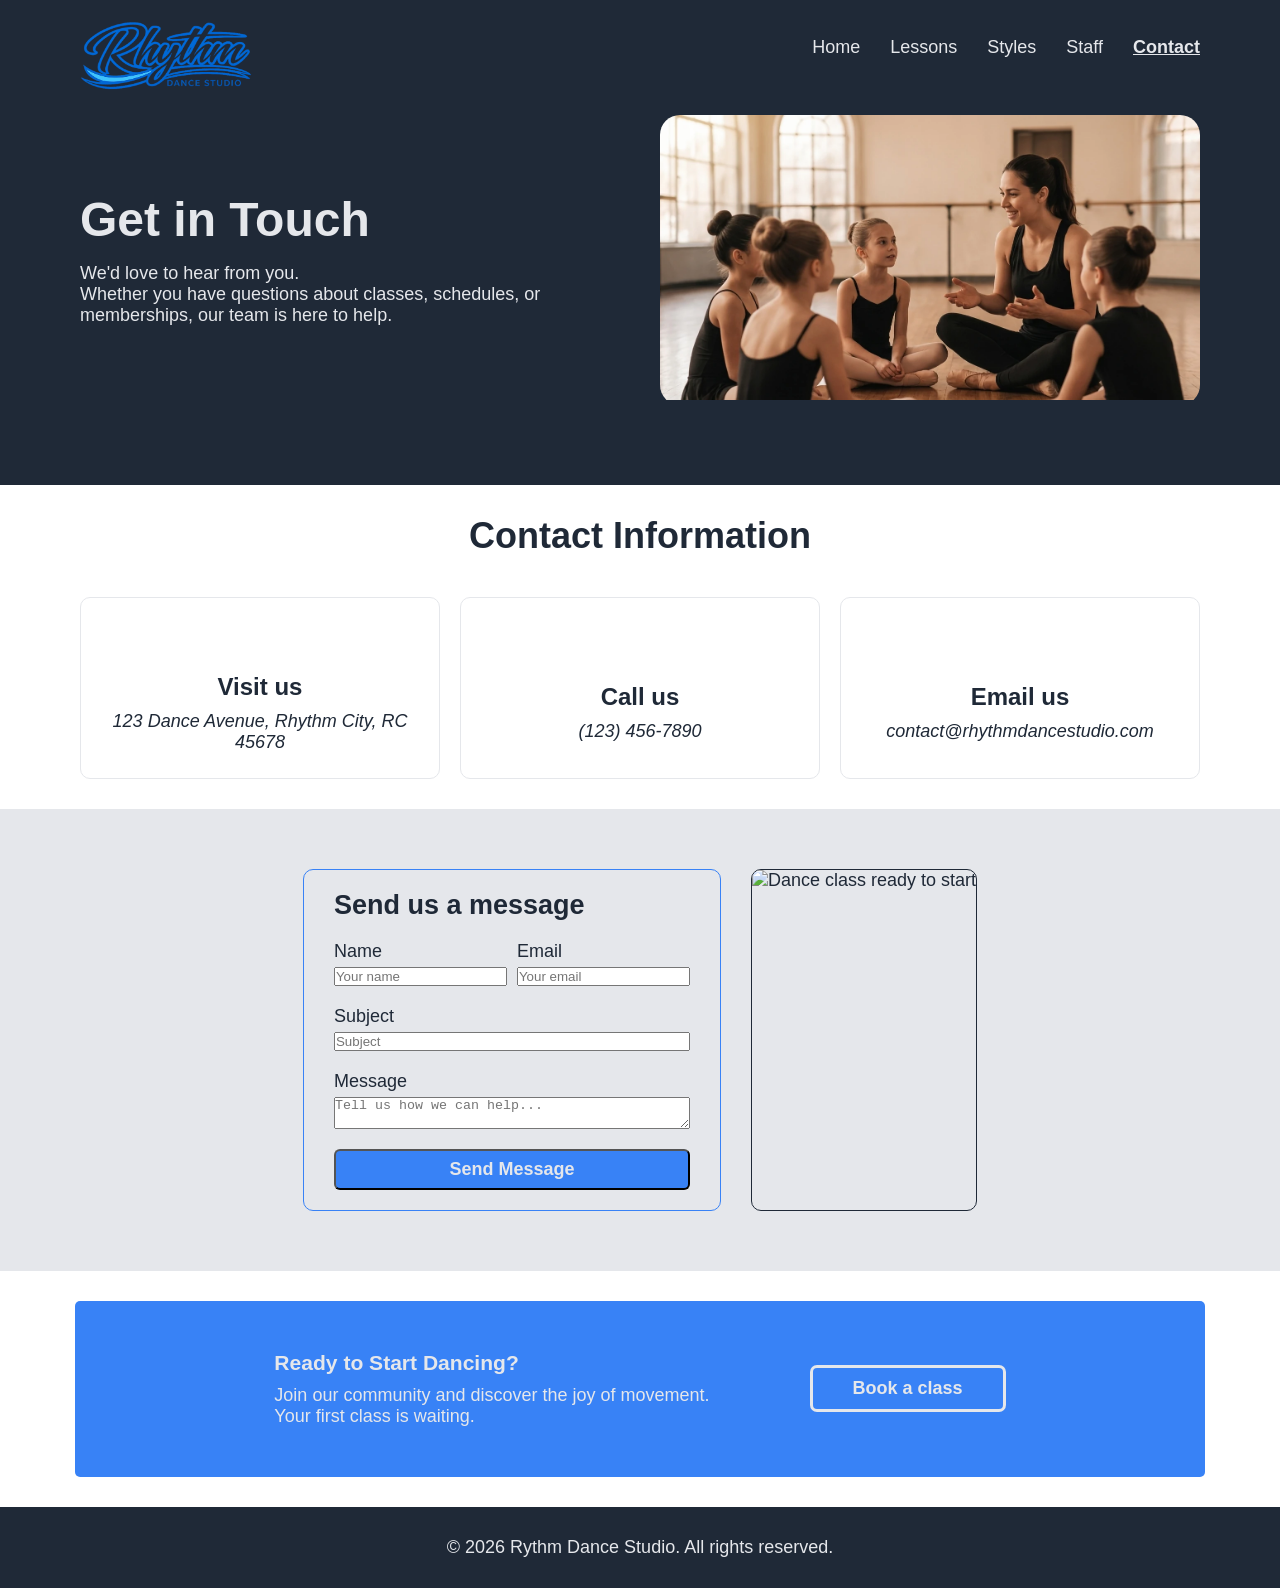
==== commit df5deb7f: "refactor: converted heavy images to webp format for better loading and UX." ====
--- a/pages/contact.html
+++ b/pages/contact.html
@@ -17,7 +17,7 @@
       <nav class="header-navigation">
         <a href="../index.html">
           <img
-            src="../images/logo.png"
+            src="../images/logo.webp"
             alt="Rhythm Dance Studio"
             class="logo"
           />
@@ -176,7 +176,9 @@
     </main>
 
     <footer class="footer">
-      <span class="footer__copyright">Copyright ©</span>
+      <span class="footer__copyright"
+        >© 2026 Rythm Dance Studio. All rights reserved.</span
+      >
     </footer>
   </body>
 </html>
--- a/css/style.css
+++ b/css/style.css
@@ -298,6 +298,7 @@
   list-style: none;
   display: flex;
   flex-direction: column;
+
   gap: 5rem;
   padding: 2rem;
 }
@@ -306,6 +307,7 @@
   display: flex;
   flex-direction: row;
   align-items: flex-start;
+
   gap: 4rem;
 }
 
@@ -323,22 +325,32 @@
 .bio-text {
   justify-content: center;
   align-items: center;
-  padding: 2rem;
-}
-
-.name {
-  text-align: center;
-}
-
-.role {
-  text-align: center;
-}
-
-.bio-picture {
-  width: 15rem;
-  height: 17.5rem;
+  padding-top: 0.5rem;
+}
+
+.picture-wrapper {
+  overflow: hidden;
+  width: 18rem;
+  height: 18rem;
   border-radius: 2rem;
   border: 2px solid var(--color-primary);
+}
+.picture-wrapper img {
+  object-fit: cover;
+  object-position: center;
+  width: 100%;
+  height: 100%;
+}
+
+.name {
+  margin-top: 1rem;
+  margin-bottom: 0.5rem;
+}
+
+.role {
+  opacity: 0.7;
+
+  font-size: var(--size-small);
 }
 
 .contact-icon {
--- a/css/layout.css
+++ b/css/layout.css
@@ -1,5 +1,5 @@
 .content-width {
-  /*max-width: 140rem;*/
+  max-width: 160rem;
   margin: 0 auto;
 }
 
@@ -11,6 +11,7 @@
 
   gap: 10rem;
 }
+
 .vertical-column.contact-page {
   gap: 3rem;
 }
@@ -29,41 +30,55 @@
     padding-right: 2rem;
   }
 }
+
 .sections-padding > section:not(.cta) {
   width: 100%;
 }
+
 .sections-padding > .cta {
   width: calc(100% - 15rem);
 }
+
 @media (max-width: 700px) {
   .sections-padding > .cta {
     width: 100%;
   }
 }
+
 .sections-padding + footer {
   margin-top: 8rem;
 }
+
 .sections-padding.contact-page + footer {
   margin-top: 3rem;
+}
+
+.styles-page {
+  padding-top: 5rem;
+  text-align: center;
 }
 
 .row-elements-equal-size {
   display: flex;
 }
+
 .row-elements-equal-size > * {
   max-width: 50%;
 }
+
 .row-elements-equal-size img {
   width: 100%;
   height: 100%;
   object-fit: cover;
 }
+
 .row-elements-equal-size.contact-form-section {
   @media (max-width: 820px) {
     flex-direction: column;
     align-items: center;
   }
 }
+
 .row-elements-equal-size.contact-form-section > * {
   @media (max-width: 820px) {
     flex-direction: column;
@@ -72,11 +87,13 @@
     max-width: 100%;
   }
 }
+
 .row-elements-equal-size.name-email-wrapper {
   @media (max-width: 820px) {
     flex-direction: column;
   }
 }
+
 .row-elements-equal-size.name-email-wrapper > * {
   @media (max-width: 820px) {
     max-width: 100%;
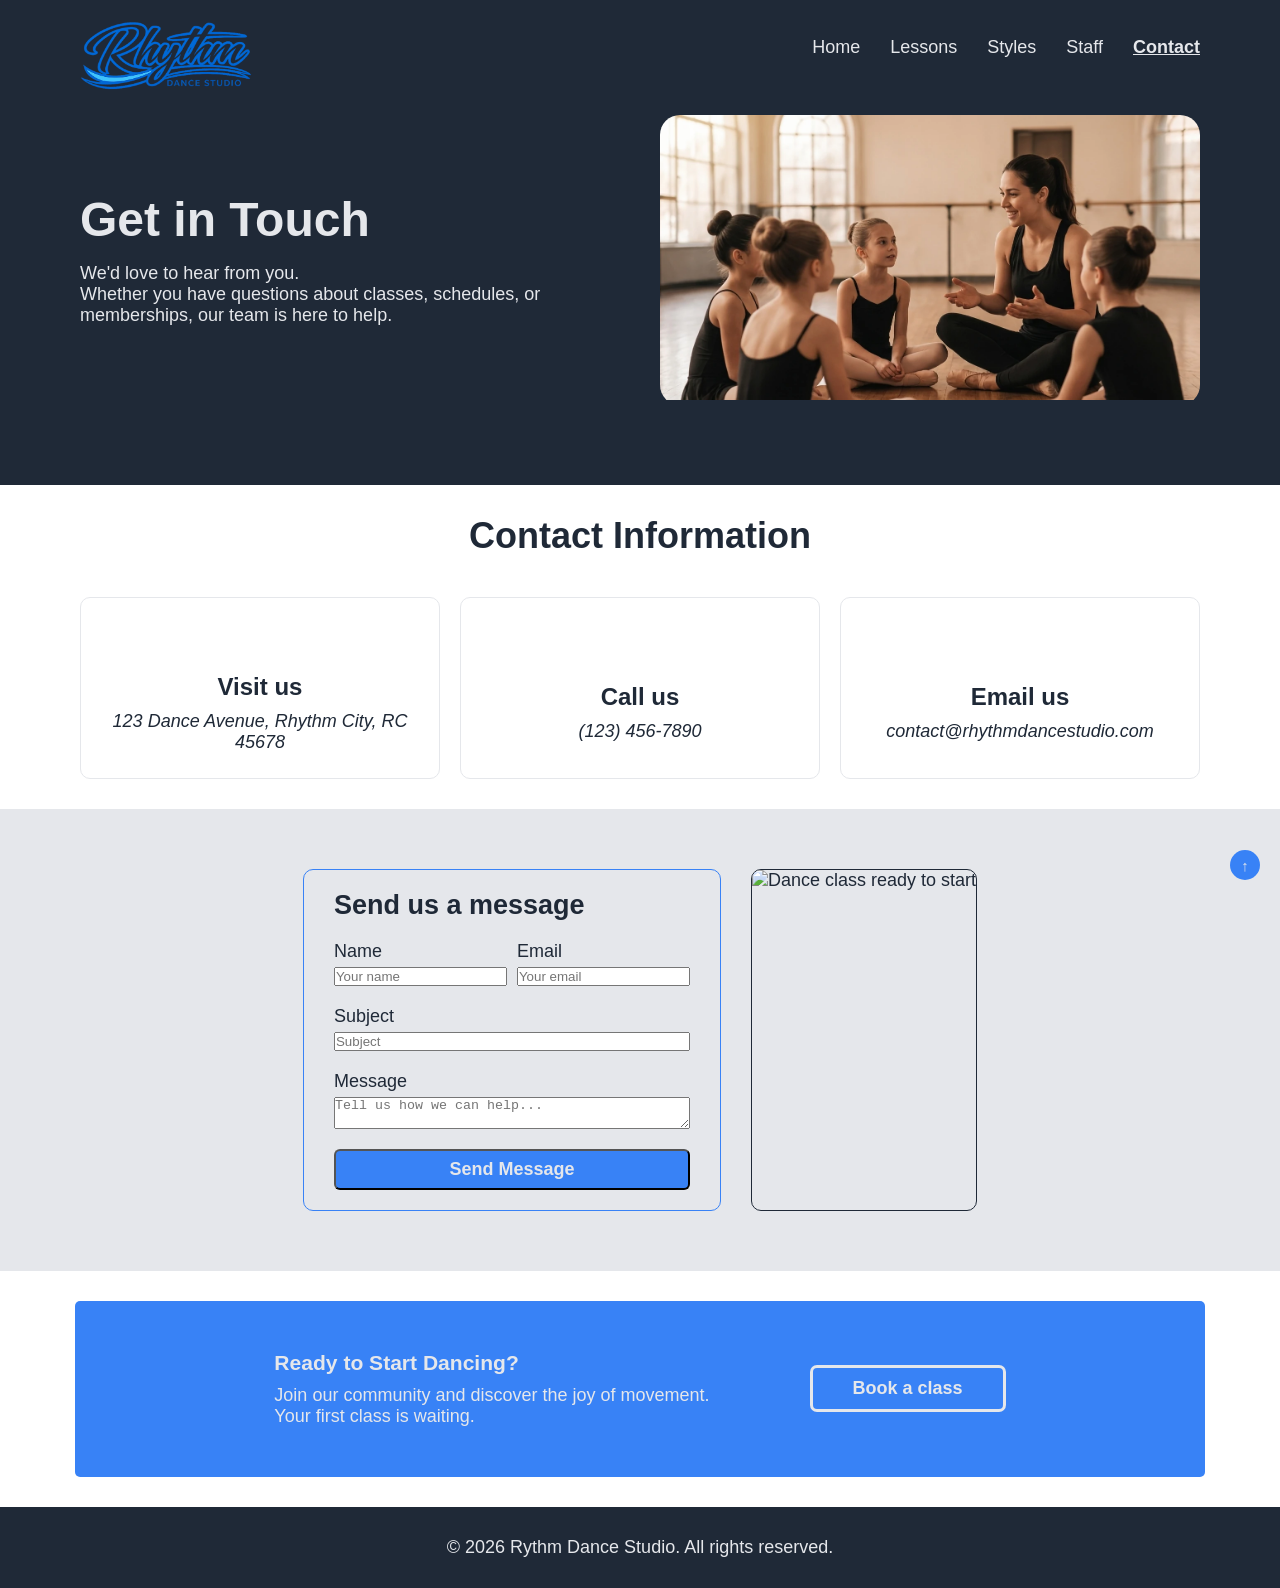
==== commit e82c5fa3: "feat: added back-to-top button to all pages" ====
--- a/pages/contact.html
+++ b/pages/contact.html
@@ -12,7 +12,7 @@
     <title>Contact | Rhythm Dance Studio</title>
   </head>
 
-  <body class="content-width">
+  <body id="top" class="content-width">
     <header>
       <nav class="header-navigation">
         <a href="../index.html">
@@ -173,6 +173,8 @@
 
         <button class="cta__button btn-primary">Book a class</button>
       </section>
+
+      <a href="#top" class="back-to-top"> ↑ </a>
     </main>
 
     <footer class="footer">
--- a/css/style.css
+++ b/css/style.css
@@ -299,8 +299,14 @@
   display: flex;
   flex-direction: column;
 
+  align-items: center;
+
   gap: 5rem;
   padding: 2rem;
+
+  @media (max-width: 580px) {
+    gap: 8rem;
+  }
 }
 
 .bio-item {
@@ -309,6 +315,13 @@
   align-items: flex-start;
 
   gap: 4rem;
+
+  @media (max-width: 580px) {
+    flex-direction: column;
+    align-items: center;
+
+    gap: 1rem;
+  }
 }
 
 .bio {
@@ -319,13 +332,15 @@
 .bio-header {
   display: flex;
   flex-direction: column;
-  align-items: flex-start;
+  align-items: center;
 }
 
 .bio-text {
   justify-content: center;
   align-items: center;
   padding-top: 0.5rem;
+
+  max-width: 70ch;
 }
 
 .picture-wrapper {
@@ -353,6 +368,13 @@
   font-size: var(--size-small);
 }
 
+.role,
+.name {
+  max-width: 15ch;
+  text-align: center;
+  hyphens: auto;
+}
+
 .contact-icon {
   display: inline-block;
   width: 6rem;
@@ -481,3 +503,25 @@
 
   gap: 0.5rem;
 }
+
+.back-to-top {
+  position: fixed;
+
+  right: 2rem;
+  bottom: 2rem;
+
+  display: flex;
+  justify-content: center;
+  align-items: center;
+
+  width: 3rem;
+  height: 3rem;
+
+  border-radius: 50%;
+
+  background-color: var(--color-primary);
+  color: var(--color-text-light);
+
+  font-size: 1.5rem;
+  text-decoration: none;
+}
